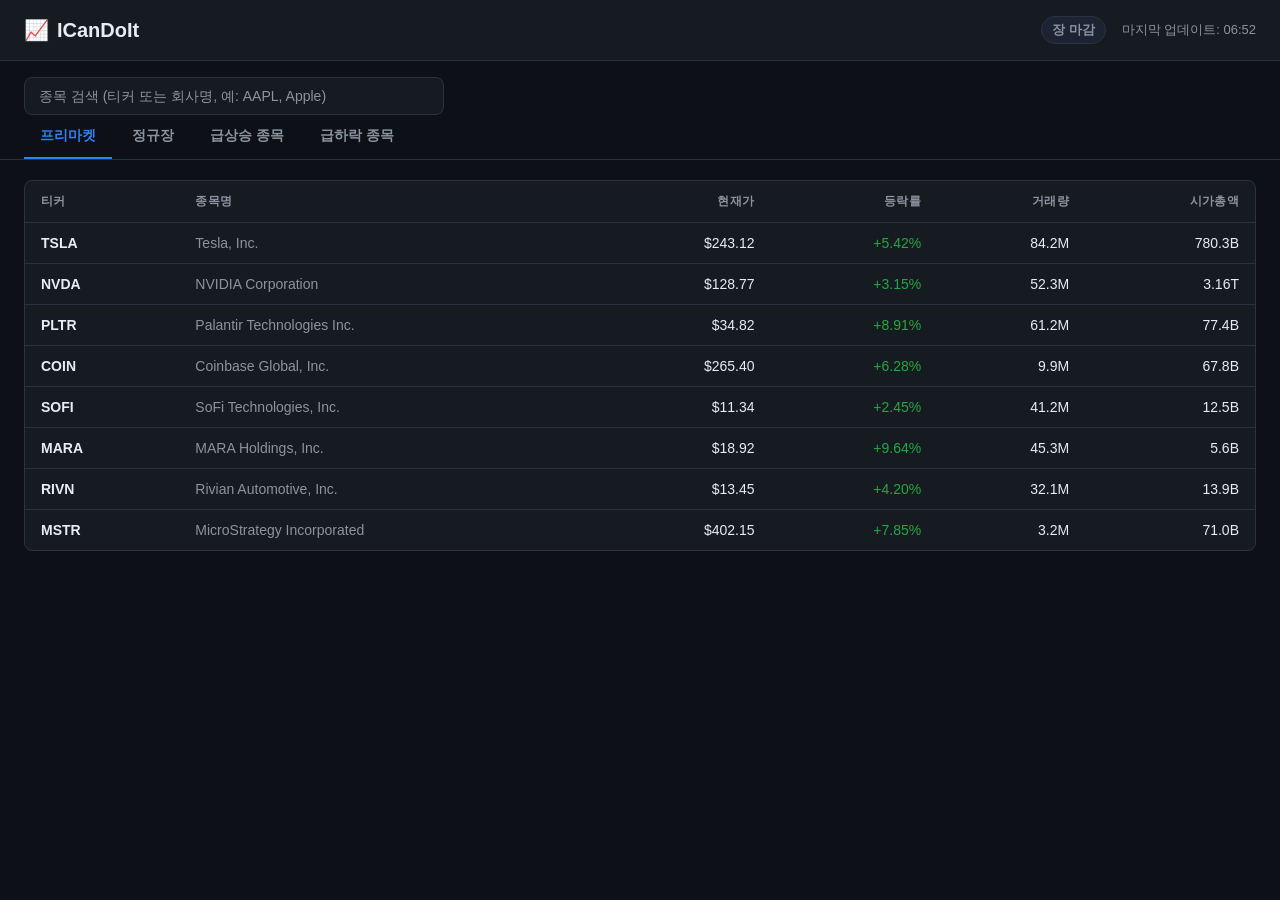
==== index.html @ 0e044091 "Split gainers/losers into real market-wide screener tabs via Alpha Vantage, filter out warrants/righ" ====
<!DOCTYPE html>
<html lang="ko">
<head>
<meta charset="UTF-8">
<meta name="viewport" content="width=device-width, initial-scale=1.0">
<title>ICanDoIt — 미국 주식 트레이더 대시보드</title>
<link rel="stylesheet" href="style.css">
</head>
<body class="theme-dark">

  <header class="app-header">
    <div class="app-title">
      <span class="app-logo">📈</span>
      <span>ICanDoIt</span>
    </div>
    <div class="app-header-meta">
      <span class="market-status-badge" id="market-status">장 마감</span>
      <span class="last-updated" id="last-updated">마지막 업데이트: --:--</span>
    </div>
  </header>

  <div class="search-section">
    <div class="search-box">
      <input
        type="text"
        id="search-input"
        class="search-input"
        placeholder="종목 검색 (티커 또는 회사명, 예: AAPL, Apple)"
        autocomplete="off"
      />
      <div id="search-results" class="search-results hidden"></div>
    </div>
  </div>

  <nav class="tab-nav" role="tablist">
    <button class="tab-btn active" data-tab="premarket" role="tab" aria-selected="true">프리마켓</button>
    <button class="tab-btn" data-tab="regular" role="tab" aria-selected="false">정규장</button>
    <button class="tab-btn" data-tab="gainers" role="tab" aria-selected="false">급상승 종목</button>
    <button class="tab-btn" data-tab="losers" role="tab" aria-selected="false">급하락 종목</button>
  </nav>

  <main class="tab-panels">
    <section id="panel-premarket" class="tab-panel active" role="tabpanel">
      <div class="table-scroll">
        <table class="stock-table" data-panel="premarket">
          <thead>
            <tr>
              <th>티커</th>
              <th>종목명</th>
              <th class="num">현재가</th>
              <th class="num">등락률</th>
              <th class="num">거래량</th>
              <th class="num">시가총액</th>
            </tr>
          </thead>
          <tbody></tbody>
        </table>
      </div>
    </section>

    <section id="panel-regular" class="tab-panel" role="tabpanel">
      <div class="table-scroll">
        <table class="stock-table" data-panel="regular">
          <thead>
            <tr>
              <th>티커</th>
              <th>종목명</th>
              <th class="num">현재가</th>
              <th class="num">등락률</th>
              <th class="num">거래량</th>
              <th class="num">시가총액</th>
            </tr>
          </thead>
          <tbody></tbody>
        </table>
      </div>
    </section>

    <section id="panel-gainers" class="tab-panel" role="tabpanel">
      <div class="table-scroll">
        <table class="stock-table" data-panel="gainers">
          <thead>
            <tr>
              <th>티커</th>
              <th>종목명</th>
              <th class="num">현재가</th>
              <th class="num">등락률</th>
              <th class="num">거래량</th>
              <th class="num">시가총액</th>
            </tr>
          </thead>
          <tbody></tbody>
        </table>
      </div>
    </section>

    <section id="panel-losers" class="tab-panel" role="tabpanel">
      <div class="table-scroll">
        <table class="stock-table" data-panel="losers">
          <thead>
            <tr>
              <th>티커</th>
              <th>종목명</th>
              <th class="num">현재가</th>
              <th class="num">등락률</th>
              <th class="num">거래량</th>
              <th class="num">시가총액</th>
            </tr>
          </thead>
          <tbody></tbody>
        </table>
      </div>
    </section>
  </main>

  <div id="stock-modal" class="modal-overlay hidden" aria-hidden="true">
    <div class="modal-box" role="dialog" aria-modal="true">
      <button class="modal-close" aria-label="닫기">×</button>

      <header class="modal-header" id="modal-header"></header>

      <nav class="modal-tab-nav">
        <button class="modal-tab-btn active" data-modal-tab="news">뉴스</button>
        <button class="modal-tab-btn" data-modal-tab="earnings">어닝</button>
        <button class="modal-tab-btn" data-modal-tab="sentiment">SNS 여론</button>
        <button class="modal-tab-btn" data-modal-tab="risk">리스크</button>
      </nav>

      <div class="modal-tab-panels">
        <div id="modal-panel-news" class="modal-tab-panel active"></div>
        <div id="modal-panel-earnings" class="modal-tab-panel"></div>
        <div id="modal-panel-sentiment" class="modal-tab-panel"></div>
        <div id="modal-panel-risk" class="modal-tab-panel"></div>
      </div>
    </div>
  </div>

  <script src="config.js"></script>
  <script src="mockData.js"></script>
  <script src="dataService.js"></script>
  <script src="ui.js"></script>
  <script src="script.js"></script>
</body>
</html>
---- style.css ----
:root {
  --bg-primary: #0d1117;
  --bg-surface: #161b22;
  --bg-surface-hover: #1c2333;
  --border-color: #2a3140;

  --text-primary: #e6edf3;
  --text-secondary: #8b949e;

  --color-positive: #26a641;
  --color-positive-bg: rgba(38, 166, 65, 0.12);
  --color-negative: #f85149;
  --color-negative-bg: rgba(248, 81, 73, 0.12);

  --risk-low: #26a641;
  --risk-medium: #d29922;
  --risk-high: #f85149;

  --accent: #2f81f7;
}

* {
  box-sizing: border-box;
}

body {
  margin: 0;
  min-height: 100vh;
  background: var(--bg-primary);
  color: var(--text-primary);
  font-family: -apple-system, BlinkMacSystemFont, "Segoe UI", "Malgun Gothic", "Apple SD Gothic Neo", Roboto, sans-serif;
  display: flex;
  flex-direction: column;
}

/* Header */

.app-header {
  display: flex;
  align-items: center;
  justify-content: space-between;
  padding: 16px 24px;
  border-bottom: 1px solid var(--border-color);
  background: var(--bg-surface);
}

.app-title {
  display: flex;
  align-items: center;
  gap: 8px;
  font-size: 20px;
  font-weight: 700;
}

.app-header-meta {
  display: flex;
  align-items: center;
  gap: 16px;
  font-size: 13px;
  color: var(--text-secondary);
}

.market-status-badge {
  padding: 4px 10px;
  border-radius: 999px;
  background: var(--bg-surface-hover);
  border: 1px solid var(--border-color);
  font-weight: 600;
}

/* Search */

.search-section {
  padding: 16px 24px 0;
}

.search-box {
  position: relative;
  max-width: 420px;
}

.search-input {
  width: 100%;
  padding: 10px 14px;
  border-radius: 8px;
  border: 1px solid var(--border-color);
  background: var(--bg-surface);
  color: var(--text-primary);
  font-size: 14px;
}

.search-input:focus {
  outline: none;
  border-color: var(--accent);
}

.search-input::placeholder {
  color: var(--text-secondary);
}

.search-results {
  position: absolute;
  top: calc(100% + 6px);
  left: 0;
  right: 0;
  max-height: 320px;
  overflow-y: auto;
  background: var(--bg-surface);
  border: 1px solid var(--border-color);
  border-radius: 8px;
  z-index: 50;
  box-shadow: 0 8px 24px rgba(0, 0, 0, 0.4);
}

.search-results.hidden {
  display: none;
}

.search-result-item {
  display: flex;
  align-items: baseline;
  gap: 10px;
  width: 100%;
  padding: 10px 14px;
  background: none;
  border: none;
  border-bottom: 1px solid var(--border-color);
  color: var(--text-primary);
  text-align: left;
  cursor: pointer;
  font-size: 13px;
}

.search-result-item:last-child {
  border-bottom: none;
}

.search-result-item:hover {
  background: var(--bg-surface-hover);
}

.search-result-ticker {
  font-weight: 700;
  flex-shrink: 0;
}

.search-result-name {
  color: var(--text-secondary);
  overflow: hidden;
  text-overflow: ellipsis;
  white-space: nowrap;
}

.search-result-empty {
  padding: 12px 14px;
  color: var(--text-secondary);
  font-size: 13px;
}

.empty-state {
  color: var(--text-secondary);
  font-size: 13px;
  padding: 8px 0;
}

/* Tab nav */

.tab-nav {
  display: flex;
  gap: 4px;
  padding: 0 24px;
  border-bottom: 1px solid var(--border-color);
  background: var(--bg-primary);
  overflow-x: auto;
}

.tab-btn {
  appearance: none;
  background: none;
  border: none;
  border-bottom: 2px solid transparent;
  color: var(--text-secondary);
  font-size: 14px;
  font-weight: 600;
  padding: 12px 16px;
  cursor: pointer;
  white-space: nowrap;
}

.tab-btn:hover {
  color: var(--text-primary);
}

.tab-btn.active {
  color: var(--accent);
  border-bottom-color: var(--accent);
}

/* Tab panels */

.tab-panels {
  flex: 1;
  padding: 20px 24px;
}

.tab-panel {
  display: none;
}

.tab-panel.active {
  display: block;
}

.table-scroll {
  overflow-x: auto;
  border: 1px solid var(--border-color);
  border-radius: 8px;
  background: var(--bg-surface);
}

.stock-table {
  width: 100%;
  border-collapse: collapse;
  font-size: 14px;
  min-width: 640px;
}

.stock-table thead th {
  text-align: left;
  padding: 12px 16px;
  color: var(--text-secondary);
  font-weight: 600;
  font-size: 12px;
  text-transform: uppercase;
  letter-spacing: 0.03em;
  border-bottom: 1px solid var(--border-color);
}

.stock-table th.num,
.stock-table td.num {
  text-align: right;
  font-variant-numeric: tabular-nums;
}

.stock-table tbody tr {
  cursor: pointer;
  border-bottom: 1px solid var(--border-color);
}

.stock-table tbody tr:last-child {
  border-bottom: none;
}

.stock-table tbody tr:hover {
  background: var(--bg-surface-hover);
}

.stock-table td {
  padding: 12px 16px;
}

.ticker-cell {
  font-weight: 700;
}

.name-cell {
  color: var(--text-secondary);
}

.change-positive {
  color: var(--color-positive);
}

.change-negative {
  color: var(--color-negative);
}

/* Modal */

.modal-overlay {
  position: fixed;
  inset: 0;
  background: rgba(0, 0, 0, 0.6);
  display: flex;
  align-items: center;
  justify-content: center;
  z-index: 100;
}

.modal-overlay.hidden {
  display: none;
}

.modal-box {
  position: relative;
  width: 100%;
  max-width: 640px;
  max-height: 85vh;
  overflow-y: auto;
  background: var(--bg-surface);
  border: 1px solid var(--border-color);
  border-radius: 12px;
  padding: 24px;
}

.modal-close {
  position: absolute;
  top: 16px;
  right: 16px;
  appearance: none;
  background: none;
  border: none;
  color: var(--text-secondary);
  font-size: 24px;
  line-height: 1;
  cursor: pointer;
}

.modal-close:hover {
  color: var(--text-primary);
}

.modal-header {
  padding-right: 32px;
  margin-bottom: 16px;
  border-bottom: 1px solid var(--border-color);
  padding-bottom: 16px;
}

.modal-header-top {
  display: flex;
  align-items: baseline;
  gap: 10px;
  flex-wrap: wrap;
}

.modal-ticker {
  font-size: 22px;
  font-weight: 800;
}

.modal-name {
  color: var(--text-secondary);
  font-size: 14px;
}

.modal-price-row {
  margin-top: 8px;
  display: flex;
  align-items: baseline;
  gap: 10px;
  font-size: 18px;
  font-weight: 700;
  font-variant-numeric: tabular-nums;
}

.modal-tab-nav {
  display: flex;
  gap: 4px;
  border-bottom: 1px solid var(--border-color);
  margin-bottom: 16px;
}

.modal-tab-btn {
  appearance: none;
  background: none;
  border: none;
  border-bottom: 2px solid transparent;
  color: var(--text-secondary);
  font-size: 13px;
  font-weight: 600;
  padding: 10px 12px;
  cursor: pointer;
}

.modal-tab-btn:hover {
  color: var(--text-primary);
}

.modal-tab-btn.active {
  color: var(--accent);
  border-bottom-color: var(--accent);
}

.modal-tab-panel {
  display: none;
}

.modal-tab-panel.active {
  display: block;
}

/* News */

.news-item {
  padding: 10px 0;
  border-bottom: 1px solid var(--border-color);
}

.news-item:last-child {
  border-bottom: none;
}

.news-headline {
  font-size: 14px;
  font-weight: 600;
  color: var(--text-primary);
  text-decoration: none;
}

.news-headline:hover,
.news-headline:visited {
  color: var(--text-primary);
}

.news-headline:hover {
  color: var(--accent);
}

.news-meta {
  margin-top: 4px;
  font-size: 12px;
  color: var(--text-secondary);
}

/* Earnings */

.earnings-grid {
  display: grid;
  grid-template-columns: 1fr 1fr;
  gap: 12px;
}

.earnings-item {
  background: var(--bg-primary);
  border: 1px solid var(--border-color);
  border-radius: 8px;
  padding: 12px;
}

.earnings-label {
  font-size: 12px;
  color: var(--text-secondary);
  margin-bottom: 4px;
}

.earnings-value {
  font-size: 15px;
  font-weight: 700;
  font-variant-numeric: tabular-nums;
}

/* Sentiment */

.sentiment-platform {
  margin-bottom: 16px;
}

.sentiment-platform:last-child {
  margin-bottom: 0;
}

.sentiment-platform-name {
  display: flex;
  justify-content: space-between;
  font-size: 13px;
  font-weight: 600;
  margin-bottom: 6px;
}

.sentiment-platform-name .mention-volume {
  color: var(--text-secondary);
  font-weight: 400;
}

.sentiment-bar {
  display: flex;
  height: 10px;
  border-radius: 999px;
  overflow: hidden;
  background: var(--bg-primary);
}

.sentiment-bar-positive {
  background: var(--color-positive);
}

.sentiment-bar-negative {
  background: var(--color-negative);
}

.sentiment-percent-row {
  display: flex;
  justify-content: space-between;
  font-size: 12px;
  margin-top: 4px;
}

.sentiment-percent-positive {
  color: var(--color-positive);
}

.sentiment-percent-negative {
  color: var(--color-negative);
}

/* Risk */

.risk-item {
  display: flex;
  align-items: flex-start;
  gap: 12px;
  padding: 12px 0;
  border-bottom: 1px solid var(--border-color);
}

.risk-item:last-child {
  border-bottom: none;
}

.risk-badge {
  flex-shrink: 0;
  padding: 4px 10px;
  border-radius: 999px;
  font-size: 12px;
  font-weight: 700;
  min-width: 44px;
  text-align: center;
}

.risk-low {
  background: var(--color-positive-bg);
  color: var(--risk-low);
}

.risk-medium {
  background: rgba(210, 153, 34, 0.14);
  color: var(--risk-medium);
}

.risk-high {
  background: var(--color-negative-bg);
  color: var(--risk-high);
}

.risk-body-title {
  font-size: 13px;
  font-weight: 700;
  margin-bottom: 4px;
}

.risk-body-desc {
  font-size: 13px;
  color: var(--text-secondary);
}

/* Responsive */

@media (max-width: 640px) {
  .app-header {
    padding: 12px 16px;
    flex-direction: column;
    align-items: flex-start;
    gap: 8px;
  }

  .tab-nav {
    padding: 0 16px;
  }

  .tab-panels {
    padding: 16px;
  }

  .earnings-grid {
    grid-template-columns: 1fr;
  }

  .modal-overlay {
    padding: 0;
  }

  .modal-box {
    max-width: 100%;
    width: 100%;
    height: 100%;
    max-height: 100%;
    border-radius: 0;
  }
}
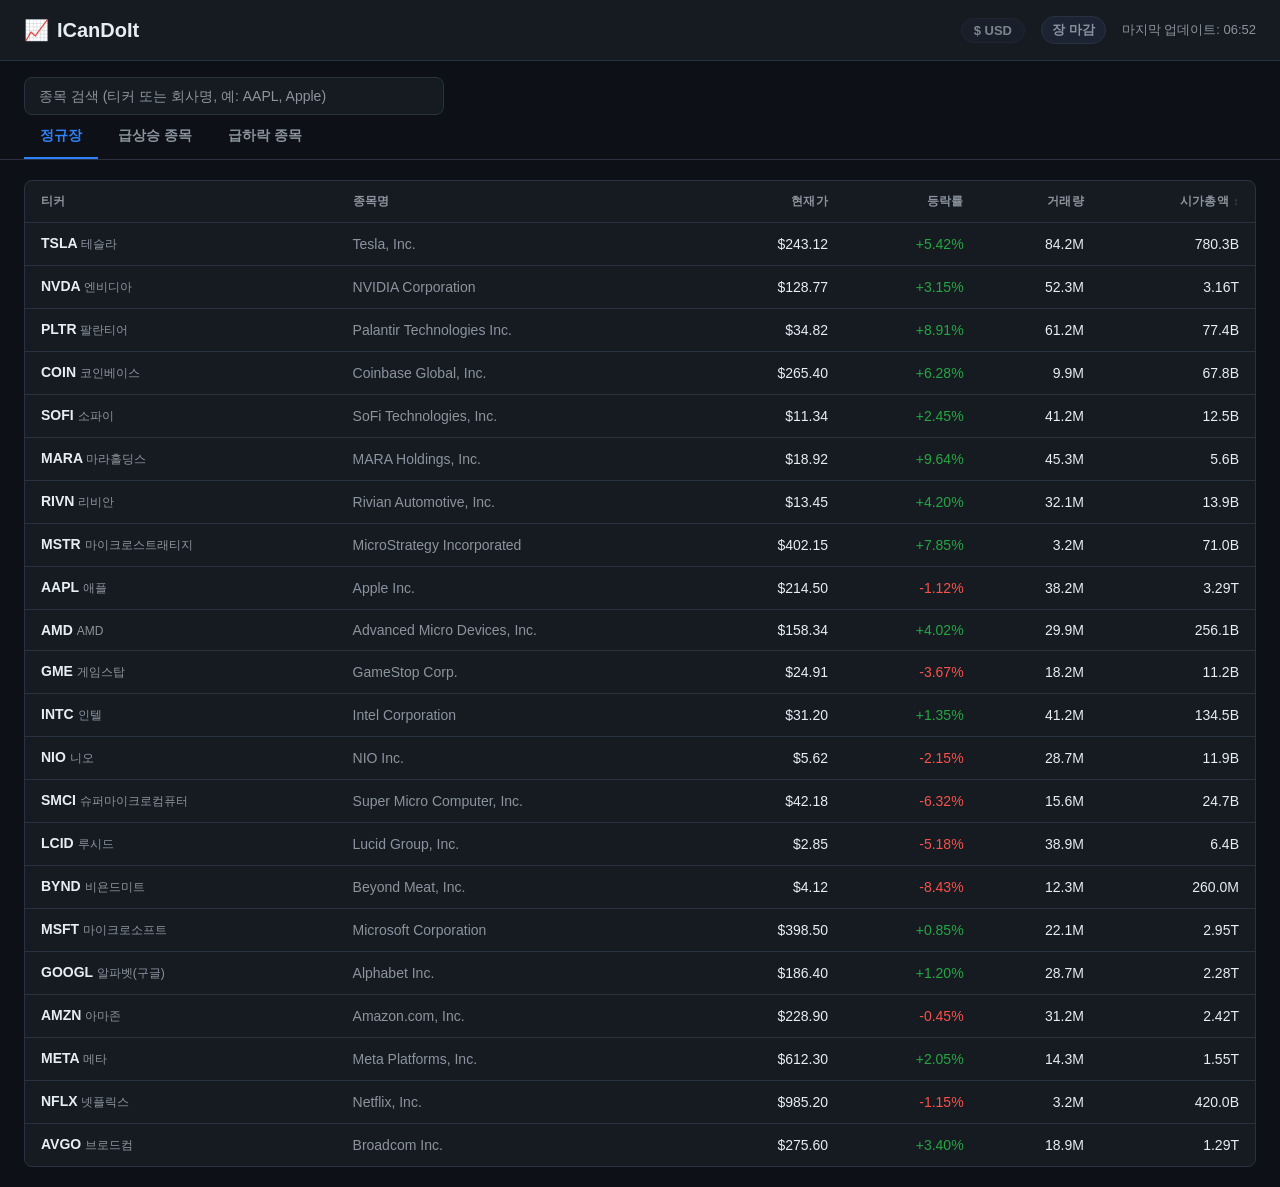
==== commit 86a08fad: "Rename watchlist tab to 정규장, add market-cap sort toggle, USD/KRW currency toggle, expand watchlist w" ====
--- a/index.html
+++ b/index.html
@@ -14,6 +14,7 @@
       <span>ICanDoIt</span>
     </div>
     <div class="app-header-meta">
+      <button type="button" id="currency-toggle" class="currency-toggle-btn">$ USD</button>
       <span class="market-status-badge" id="market-status">장 마감</span>
       <span class="last-updated" id="last-updated">마지막 업데이트: --:--</span>
     </div>
@@ -33,16 +34,15 @@
   </div>
 
   <nav class="tab-nav" role="tablist">
-    <button class="tab-btn active" data-tab="premarket" role="tab" aria-selected="true">프리마켓</button>
-    <button class="tab-btn" data-tab="regular" role="tab" aria-selected="false">정규장</button>
+    <button class="tab-btn active" data-tab="watchlist" role="tab" aria-selected="true">정규장</button>
     <button class="tab-btn" data-tab="gainers" role="tab" aria-selected="false">급상승 종목</button>
     <button class="tab-btn" data-tab="losers" role="tab" aria-selected="false">급하락 종목</button>
   </nav>
 
   <main class="tab-panels">
-    <section id="panel-premarket" class="tab-panel active" role="tabpanel">
+    <section id="panel-watchlist" class="tab-panel active" role="tabpanel">
       <div class="table-scroll">
-        <table class="stock-table" data-panel="premarket">
+        <table class="stock-table" data-panel="watchlist">
           <thead>
             <tr>
               <th>티커</th>
@@ -50,25 +50,7 @@
               <th class="num">현재가</th>
               <th class="num">등락률</th>
               <th class="num">거래량</th>
-              <th class="num">시가총액</th>
-            </tr>
-          </thead>
-          <tbody></tbody>
-        </table>
-      </div>
-    </section>
-
-    <section id="panel-regular" class="tab-panel" role="tabpanel">
-      <div class="table-scroll">
-        <table class="stock-table" data-panel="regular">
-          <thead>
-            <tr>
-              <th>티커</th>
-              <th>종목명</th>
-              <th class="num">현재가</th>
-              <th class="num">등락률</th>
-              <th class="num">거래량</th>
-              <th class="num">시가총액</th>
+              <th class="num sortable" data-sort-key="marketCap">시가총액</th>
             </tr>
           </thead>
           <tbody></tbody>
@@ -86,7 +68,7 @@
               <th class="num">현재가</th>
               <th class="num">등락률</th>
               <th class="num">거래량</th>
-              <th class="num">시가총액</th>
+              <th class="num sortable" data-sort-key="marketCap">시가총액</th>
             </tr>
           </thead>
           <tbody></tbody>
@@ -104,7 +86,7 @@
               <th class="num">현재가</th>
               <th class="num">등락률</th>
               <th class="num">거래량</th>
-              <th class="num">시가총액</th>
+              <th class="num sortable" data-sort-key="marketCap">시가총액</th>
             </tr>
           </thead>
           <tbody></tbody>
--- a/style.css
+++ b/style.css
@@ -66,6 +66,28 @@
   background: var(--bg-surface-hover);
   border: 1px solid var(--border-color);
   font-weight: 600;
+}
+
+.currency-toggle-btn {
+  appearance: none;
+  padding: 4px 12px;
+  border-radius: 999px;
+  background: var(--bg-surface-hover);
+  border: 1px solid var(--border-color);
+  color: var(--text-primary);
+  font-weight: 600;
+  font-size: 13px;
+  cursor: pointer;
+}
+
+.currency-toggle-btn:hover {
+  border-color: var(--accent);
+  color: var(--accent);
+}
+
+.currency-toggle-btn:disabled {
+  cursor: not-allowed;
+  opacity: 0.5;
 }
 
 /* Search */
@@ -242,6 +264,34 @@
   font-variant-numeric: tabular-nums;
 }
 
+.stock-table th.sortable {
+  cursor: pointer;
+  user-select: none;
+}
+
+.stock-table th.sortable:hover {
+  color: var(--text-primary);
+}
+
+.stock-table th.sortable::after {
+  content: "↕";
+  margin-left: 4px;
+  opacity: 0.4;
+  font-size: 11px;
+}
+
+.stock-table th.sortable.sort-asc::after {
+  content: "▲";
+  opacity: 1;
+  color: var(--accent);
+}
+
+.stock-table th.sortable.sort-desc::after {
+  content: "▼";
+  opacity: 1;
+  color: var(--accent);
+}
+
 .stock-table tbody tr {
   cursor: pointer;
   border-bottom: 1px solid var(--border-color);
@@ -261,6 +311,12 @@
 
 .ticker-cell {
   font-weight: 700;
+}
+
+.ticker-name-ko {
+  font-weight: 400;
+  color: var(--text-secondary);
+  font-size: 12px;
 }
 
 .name-cell {
@@ -339,6 +395,12 @@
   font-weight: 800;
 }
 
+.modal-ticker-ko {
+  font-size: 14px;
+  font-weight: 500;
+  color: var(--text-secondary);
+}
+
 .modal-name {
   color: var(--text-secondary);
   font-size: 14px;
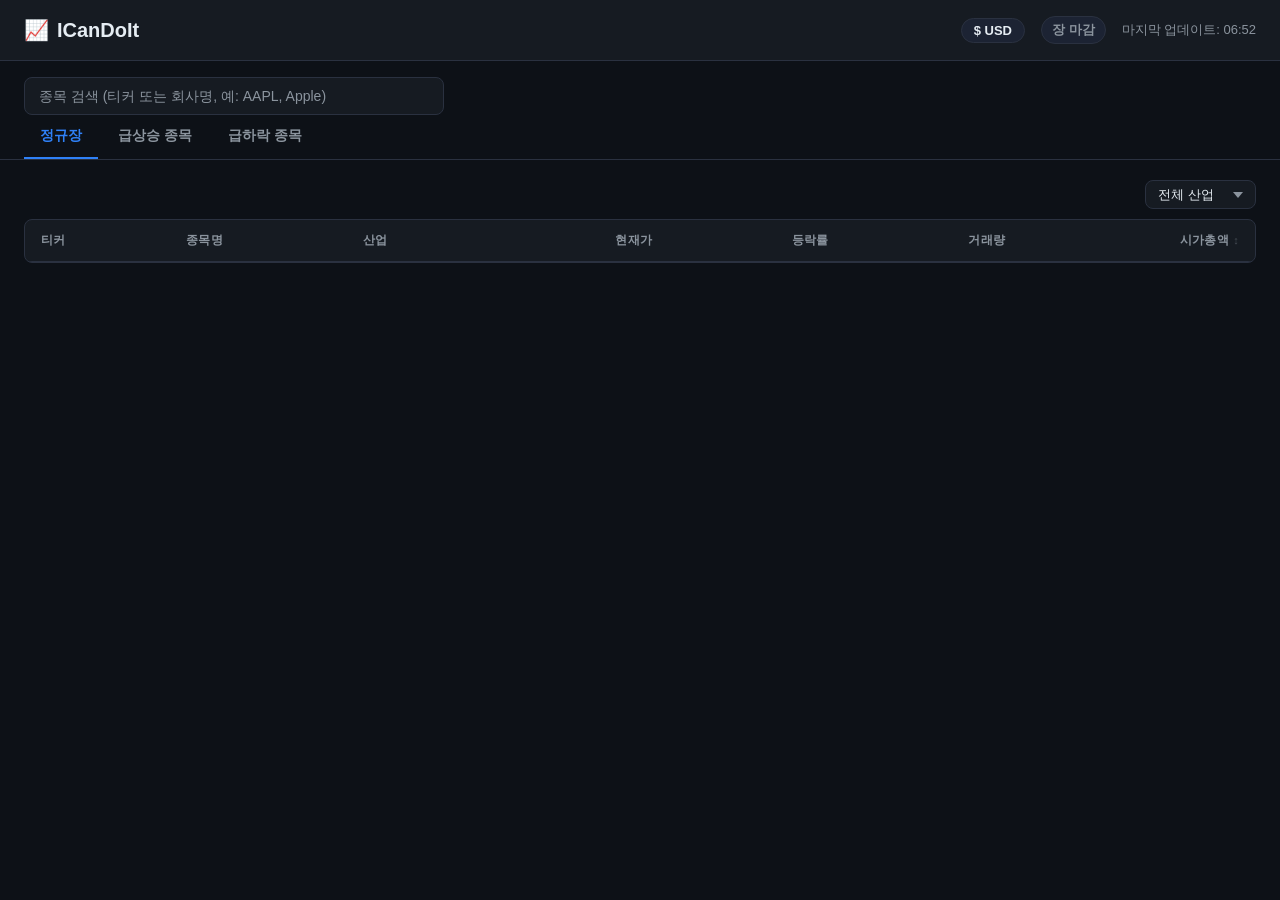
==== commit 58f2dede: "Add industry sector classification and filter, expand watchlist to 101 tickers, fix API rate-limit f" ====
--- a/index.html
+++ b/index.html
@@ -41,12 +41,28 @@
 
   <main class="tab-panels">
     <section id="panel-watchlist" class="tab-panel active" role="tabpanel">
+      <div class="panel-toolbar">
+        <select class="sector-filter" data-panel="watchlist">
+          <option value="">전체 산업</option>
+          <option value="반도체">반도체</option>
+          <option value="자동차">자동차</option>
+          <option value="금융">금융</option>
+          <option value="헬스케어">헬스케어</option>
+          <option value="스포츠/의류">스포츠/의류</option>
+          <option value="기술">기술</option>
+          <option value="에너지">에너지</option>
+          <option value="미디어/엔터">미디어/엔터</option>
+          <option value="소비재">소비재</option>
+          <option value="기타">기타</option>
+        </select>
+      </div>
       <div class="table-scroll">
         <table class="stock-table" data-panel="watchlist">
           <thead>
             <tr>
               <th>티커</th>
               <th>종목명</th>
+              <th>산업</th>
               <th class="num">현재가</th>
               <th class="num">등락률</th>
               <th class="num">거래량</th>
@@ -59,12 +75,29 @@
     </section>
 
     <section id="panel-gainers" class="tab-panel" role="tabpanel">
+      <p id="gainers-live-note" class="live-status-note hidden">실시간 스크리너 호출 한도를 초과해 참고용 목록을 표시하고 있습니다 (매일 초기화).</p>
+      <div class="panel-toolbar">
+        <select class="sector-filter" data-panel="gainers">
+          <option value="">전체 산업</option>
+          <option value="반도체">반도체</option>
+          <option value="자동차">자동차</option>
+          <option value="금융">금융</option>
+          <option value="헬스케어">헬스케어</option>
+          <option value="스포츠/의류">스포츠/의류</option>
+          <option value="기술">기술</option>
+          <option value="에너지">에너지</option>
+          <option value="미디어/엔터">미디어/엔터</option>
+          <option value="소비재">소비재</option>
+          <option value="기타">기타</option>
+        </select>
+      </div>
       <div class="table-scroll">
         <table class="stock-table" data-panel="gainers">
           <thead>
             <tr>
               <th>티커</th>
               <th>종목명</th>
+              <th>산업</th>
               <th class="num">현재가</th>
               <th class="num">등락률</th>
               <th class="num">거래량</th>
@@ -77,12 +110,29 @@
     </section>
 
     <section id="panel-losers" class="tab-panel" role="tabpanel">
+      <p id="losers-live-note" class="live-status-note hidden">실시간 스크리너 호출 한도를 초과해 참고용 목록을 표시하고 있습니다 (매일 초기화).</p>
+      <div class="panel-toolbar">
+        <select class="sector-filter" data-panel="losers">
+          <option value="">전체 산업</option>
+          <option value="반도체">반도체</option>
+          <option value="자동차">자동차</option>
+          <option value="금융">금융</option>
+          <option value="헬스케어">헬스케어</option>
+          <option value="스포츠/의류">스포츠/의류</option>
+          <option value="기술">기술</option>
+          <option value="에너지">에너지</option>
+          <option value="미디어/엔터">미디어/엔터</option>
+          <option value="소비재">소비재</option>
+          <option value="기타">기타</option>
+        </select>
+      </div>
       <div class="table-scroll">
         <table class="stock-table" data-panel="losers">
           <thead>
             <tr>
               <th>티커</th>
               <th>종목명</th>
+              <th>산업</th>
               <th class="num">현재가</th>
               <th class="num">등락률</th>
               <th class="num">거래량</th>
@@ -102,14 +152,16 @@
       <header class="modal-header" id="modal-header"></header>
 
       <nav class="modal-tab-nav">
-        <button class="modal-tab-btn active" data-modal-tab="news">뉴스</button>
+        <button class="modal-tab-btn active" data-modal-tab="chart">차트</button>
+        <button class="modal-tab-btn" data-modal-tab="news">뉴스</button>
         <button class="modal-tab-btn" data-modal-tab="earnings">어닝</button>
         <button class="modal-tab-btn" data-modal-tab="sentiment">SNS 여론</button>
         <button class="modal-tab-btn" data-modal-tab="risk">리스크</button>
       </nav>
 
       <div class="modal-tab-panels">
-        <div id="modal-panel-news" class="modal-tab-panel active"></div>
+        <div id="modal-panel-chart" class="modal-tab-panel active"></div>
+        <div id="modal-panel-news" class="modal-tab-panel"></div>
         <div id="modal-panel-earnings" class="modal-tab-panel"></div>
         <div id="modal-panel-sentiment" class="modal-tab-panel"></div>
         <div id="modal-panel-risk" class="modal-tab-panel"></div>
--- a/style.css
+++ b/style.css
@@ -233,6 +233,53 @@
   display: block;
 }
 
+.live-status-note {
+  margin: 0 0 10px;
+  padding: 8px 12px;
+  border-radius: 8px;
+  background: rgba(210, 153, 34, 0.12);
+  border: 1px solid var(--risk-medium);
+  color: var(--risk-medium);
+  font-size: 12px;
+}
+
+.live-status-note.hidden {
+  display: none;
+}
+
+.panel-toolbar {
+  display: flex;
+  justify-content: flex-end;
+  margin-bottom: 10px;
+}
+
+.sector-filter {
+  appearance: none;
+  padding: 6px 28px 6px 12px;
+  border-radius: 8px;
+  border: 1px solid var(--border-color);
+  background: var(--bg-surface) url("data:image/svg+xml,%3Csvg xmlns='http://www.w3.org/2000/svg' width='10' height='6'%3E%3Cpath d='M0 0l5 6 5-6z' fill='%238b949e'/%3E%3C/svg%3E") no-repeat right 12px center;
+  color: var(--text-primary);
+  font-size: 13px;
+  cursor: pointer;
+}
+
+.sector-filter:focus {
+  outline: none;
+  border-color: var(--accent);
+}
+
+.sector-tag {
+  display: inline-block;
+  padding: 2px 8px;
+  border-radius: 999px;
+  background: var(--bg-surface-hover);
+  border: 1px solid var(--border-color);
+  color: var(--text-secondary);
+  font-size: 12px;
+  white-space: nowrap;
+}
+
 .table-scroll {
   overflow-x: auto;
   border: 1px solid var(--border-color);
@@ -452,6 +499,30 @@
   display: block;
 }
 
+/* Chart */
+
+.chart-range-label,
+.chart-price-range {
+  display: flex;
+  justify-content: space-between;
+  font-size: 12px;
+  color: var(--text-secondary);
+}
+
+.chart-range-label {
+  margin-bottom: 4px;
+}
+
+.chart-price-range {
+  margin-top: 4px;
+}
+
+.price-chart {
+  width: 100%;
+  height: 220px;
+  display: block;
+}
+
 /* News */
 
 .news-item {
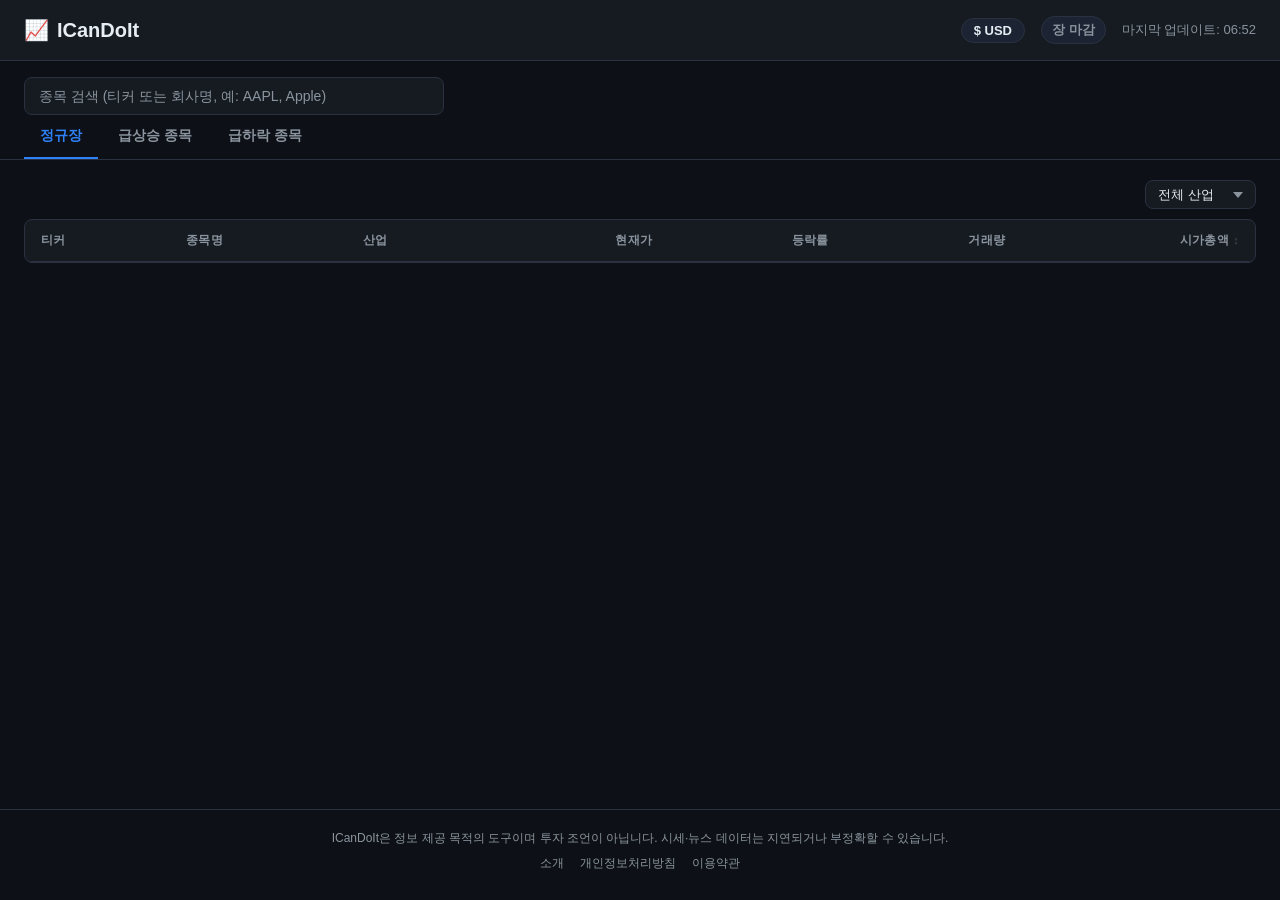
==== commit 22f6bf8d: "Add SEO meta tags, sitemap, robots.txt, and legal pages; commit config.js for GitHub Pages deploy - " ====
--- a/index.html
+++ b/index.html
@@ -3,7 +3,23 @@
 <head>
 <meta charset="UTF-8">
 <meta name="viewport" content="width=device-width, initial-scale=1.0">
-<title>ICanDoIt — 미국 주식 트레이더 대시보드</title>
+<title>ICanDoIt — 미국 주식 트레이더 대시보드 | 실시간 시세·뉴스·어닝·산업분류</title>
+<meta name="description" content="ICanDoIt은 미국 주식 트레이더를 위한 무료 대시보드입니다. 정규장 실시간 시세, 급상승·급하락 종목, 종목별 뉴스와 어닝, 산업별 분류, 원/달러 환산까지 한 곳에서 확인하세요.">
+<meta name="keywords" content="미국주식, 미국 증시, 실시간 시세, 급상승 종목, 급하락 종목, 나스닥, 어닝 캘린더, 주식 뉴스, 주식 대시보드">
+<meta name="robots" content="index, follow">
+<link rel="canonical" href="https://kimlambo.github.io/icandoit/">
+
+<meta property="og:type" content="website">
+<meta property="og:site_name" content="ICanDoIt">
+<meta property="og:title" content="ICanDoIt — 미국 주식 트레이더 대시보드">
+<meta property="og:description" content="정규장 실시간 시세, 급상승·급하락 종목, 뉴스·어닝·산업분류를 한 곳에서 확인하는 미국 주식 대시보드.">
+<meta property="og:url" content="https://kimlambo.github.io/icandoit/">
+<meta property="og:locale" content="ko_KR">
+
+<meta name="twitter:card" content="summary">
+<meta name="twitter:title" content="ICanDoIt — 미국 주식 트레이더 대시보드">
+<meta name="twitter:description" content="정규장 실시간 시세, 급상승·급하락 종목, 뉴스·어닝·산업분류를 한 곳에서 확인하는 미국 주식 대시보드.">
+
 <link rel="stylesheet" href="style.css">
 </head>
 <body class="theme-dark">
@@ -145,6 +161,15 @@
     </section>
   </main>
 
+  <footer class="app-footer">
+    <p>ICanDoIt은 정보 제공 목적의 도구이며 투자 조언이 아닙니다. 시세·뉴스 데이터는 지연되거나 부정확할 수 있습니다.</p>
+    <nav class="footer-links">
+      <a href="about.html">소개</a>
+      <a href="privacy.html">개인정보처리방침</a>
+      <a href="terms.html">이용약관</a>
+    </nav>
+  </footer>
+
   <div id="stock-modal" class="modal-overlay hidden" aria-hidden="true">
     <div class="modal-box" role="dialog" aria-modal="true">
       <button class="modal-close" aria-label="닫기">×</button>
--- a/style.css
+++ b/style.css
@@ -687,6 +687,91 @@
   color: var(--text-secondary);
 }
 
+/* Legal / about pages */
+
+.legal-page {
+  max-width: 720px;
+  margin: 0 auto;
+  padding: 40px 24px 60px;
+  line-height: 1.7;
+}
+
+.legal-back {
+  display: inline-block;
+  margin-bottom: 24px;
+  color: var(--accent);
+  text-decoration: none;
+  font-size: 14px;
+}
+
+.legal-back:hover {
+  text-decoration: underline;
+}
+
+.legal-page h1 {
+  font-size: 26px;
+  margin-bottom: 4px;
+}
+
+.legal-updated {
+  color: var(--text-secondary);
+  font-size: 13px;
+  margin-bottom: 32px;
+}
+
+.legal-page h2 {
+  font-size: 17px;
+  margin-top: 32px;
+  margin-bottom: 8px;
+}
+
+.legal-page p,
+.legal-page ul {
+  color: var(--text-secondary);
+  font-size: 14px;
+}
+
+.legal-page ul {
+  padding-left: 20px;
+}
+
+.legal-page li {
+  margin-bottom: 6px;
+}
+
+.legal-page a {
+  color: var(--accent);
+}
+
+/* Footer */
+
+.app-footer {
+  padding: 20px 24px 28px;
+  border-top: 1px solid var(--border-color);
+  color: var(--text-secondary);
+  font-size: 12px;
+  text-align: center;
+}
+
+.app-footer p {
+  margin: 0 0 8px;
+}
+
+.footer-links {
+  display: flex;
+  justify-content: center;
+  gap: 16px;
+}
+
+.footer-links a {
+  color: var(--text-secondary);
+  text-decoration: none;
+}
+
+.footer-links a:hover {
+  color: var(--accent);
+}
+
 /* Responsive */
 
 @media (max-width: 640px) {
